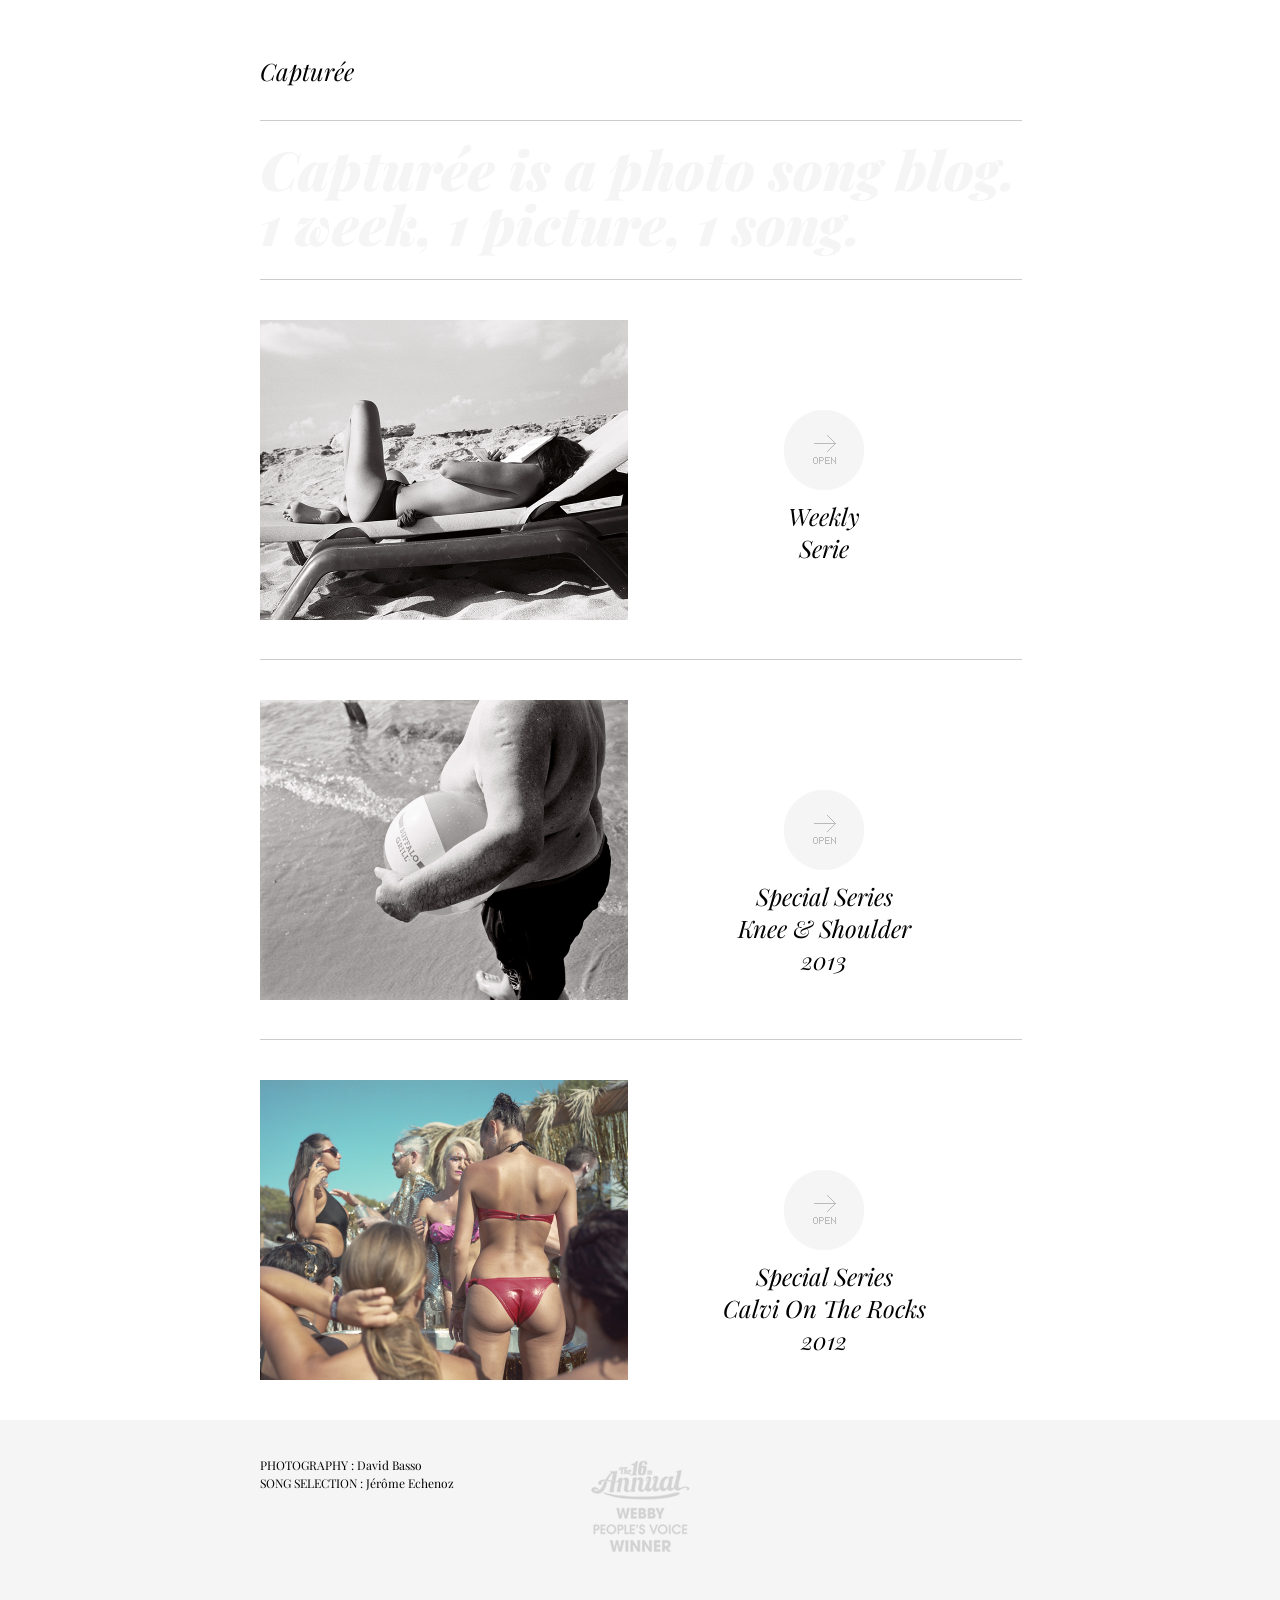
==== index.html @ c83ff1f4 "Initial commit — Capturée static photo-song blog Co-Authored-By: Claude Sonnet 4.6 <noreply@anthropi" ====
<!DOCTYPE html PUBLIC "-//W3C//DTD XHTML 1.0 Strict//EN" "http://www.w3.org/TR/xhtml1/DTD/xhtml1-strict.dtd">
<html xmlns="http://www.w3.org/1999/xhtml" lang="fr" xml:lang="de">
<head>
	<meta http-equiv="content-type" content="text/html; charset=utf-8" />
	<meta http-equiv="Content-Script-Type" content="text/javascript" />
	<meta http-equiv="Content-Style-Type" content="text/css" />

    <meta http-equiv="description" name="description" content="Photo Song Blog - 1 week, 1 picture, 1 song - by David BASSO and Jerome Tacteel Echenoz" />
    <meta name="keywords" lang="fr" content="photo, song, blog, basso, echenoz, tacteel, capturee, song, uzik, paris, france" />
    <meta name="author" lang="fr" content="David Basso" />
    <meta name="copyright" content="Copyright (c) 2010 David Basso - All rights reserved" />
    <meta name="identifier-url" content="http://www.capturee.fr" />
    <meta name="expires" content="never" />
    <meta name="revisit-after" content="7 days" />
    
   
	<script type="text/javascript" src="js/jquery-1.4.2.min.js"></script>
    <script type="text/javascript" src="js/jquery.jcarousel.min.js"></script>
    <link rel="stylesheet" type="text/css" href="css/skin.css" />
    
	<script type="text/javascript">
    function mycarousel_initCallback(carousel)
    {
        // Disable autoscrolling if the user clicks the prev or next button.
        carousel.buttonNext.bind('click', function() {
            carousel.startAuto(0);
        });
    
        carousel.buttonPrev.bind('click', function() {
            carousel.startAuto(0);
        });
    
        // Pause autoscrolling if the user moves with the cursor over the clip.
        carousel.clip.hover(function() {
            carousel.stopAuto();
        }, function() {
            carousel.startAuto();
        });
    };
	
	jQuery.easing['easeInOutExpo'] = function (x, t, b, c, d) {
		if (t==0) return b;
		if (t==d) return b+c;
		if ((t/=d/2) < 1) return c/2 * Math.pow(2, 10 * (t - 1)) + b;
		return c/2 * (-Math.pow(2, -10 * --t) + 2) + b;
	};
    
    jQuery(document).ready(function() {
        jQuery('#mycarousel').jcarousel({
            auto: 1.5,
			wrap: "circular",
			animation: 600,
			vertical: true,
			size: 4,
			scroll: 1,
			easing: 'easeInOutExpo',
            initCallback: mycarousel_initCallback
        });
    });
	
	jQuery(document).ready(function() {
        jQuery('#mycarousel2').jcarousel({
            auto: 1.5,
			wrap: "circular",
			animation: 600,
			vertical: true,
			size: 4,
			scroll: 1,
			easing: 'easeInOutExpo',
            initCallback: mycarousel_initCallback
        });
    });	
	
	jQuery(document).ready(function() {
        jQuery('#mycarousel3').jcarousel({
            auto: 1.5,
			wrap: "circular",
			animation: 600,
			vertical: true,
			size: 3,
			scroll: 1,
			easing: 'easeInOutExpo',
            initCallback: mycarousel_initCallback
        });
    });	
    </script>    

	<title>Capturée (by David Basso &amp; Jérôme Echenoz) / 1 week, 1 picture, 1 song</title>
<link href="css/cssINDEX.css" rel="stylesheet" type="text/css" />
<link href='http://fonts.googleapis.com/css?family=Playfair+Display:400,700,400italic,700italic' rel='stylesheet' type='text/css'>

<script type="text/javascript">
function MM_swapImgRestore() { //v3.0
  var i,x,a=document.MM_sr; for(i=0;a&&i<a.length&&(x=a[i])&&x.oSrc;i++) x.src=x.oSrc;
}
function MM_preloadImages() { //v3.0
  var d=document; if(d.images){ if(!d.MM_p) d.MM_p=new Array();
    var i,j=d.MM_p.length,a=MM_preloadImages.arguments; for(i=0; i<a.length; i++)
    if (a[i].indexOf("#")!=0){ d.MM_p[j]=new Image; d.MM_p[j++].src=a[i];}}
}

function MM_findObj(n, d) { //v4.01
  var p,i,x;  if(!d) d=document; if((p=n.indexOf("?"))>0&&parent.frames.length) {
    d=parent.frames[n.substring(p+1)].document; n=n.substring(0,p);}
  if(!(x=d[n])&&d.all) x=d.all[n]; for (i=0;!x&&i<d.forms.length;i++) x=d.forms[i][n];
  for(i=0;!x&&d.layers&&i<d.layers.length;i++) x=MM_findObj(n,d.layers[i].document);
  if(!x && d.getElementById) x=d.getElementById(n); return x;
}

function MM_swapImage() { //v3.0
  var i,j=0,x,a=MM_swapImage.arguments; document.MM_sr=new Array; for(i=0;i<(a.length-2);i+=3)
   if ((x=MM_findObj(a[i]))!=null){document.MM_sr[j++]=x; if(!x.oSrc) x.oSrc=x.src; x.src=a[i+2];}
}

//GOOGLE

  var _gaq = _gaq || [];
  _gaq.push(['_setAccount', 'UA-20911489-1']);
  _gaq.push(['_trackPageview']);

  (function() {
    var ga = document.createElement('script'); ga.type = 'text/javascript'; ga.async = true;
    ga.src = ('https:' == document.location.protocol ? 'https://ssl' : 'http://www') + '.google-analytics.com/ga.js';
    var s = document.getElementsByTagName('script')[0]; s.parentNode.insertBefore(ga, s);
  })();

</script>
</head>

<body onload="MM_preloadImages('assets/OPEN2.jpg')">
<div id="header">
  <div id="logo">Capturée</div>
<div id="lineSeparation1">
    	<hr color="#cccccc" width="760" size="1" style=" position:relative; top:31px;" />
    </div>
</div>
<div id="middleText">
	<div id="text1"><br /><br /><br /><br />Capturée is a photo song blog.<br /><br /><br /><br /><br />1 week, 1 picture, 1 song.
	</div>
    <div id="lineSeparation2">
    	<hr color="#cccccc" width="760" size="1" style=" position:relative; top:31px;" />
    </div>
</div>
<div id="middlePush">
	<div id="photoCadre"><a href="weekly.html" onmouseout="MM_swapImgRestore()" onmouseover="MM_swapImage('pushOPEN','','assets/OPEN2.jpg',1)">
      <ul id="mycarousel" class="jcarousel-skin-tango">
    <li><img src="img/INDEX1-014.jpg" width="368" height="300" alt="" /></li>
    <li><img src="img/INDEX1-013.jpg" width="368" height="300" alt="" /></li>
    <li><img src="img/INDEX1-012.jpg" width="368" height="300" alt="" /></li>
    <li><img src="img/INDEX1-011.jpg" width="368" height="300" alt="" /></li>
      </ul>
    </a></div>
    <div id="pushCadre">
        <div id="pushBTN">
          <a href="weekly.html" onmouseout="MM_swapImgRestore()" onmouseover="MM_swapImage('pushOPEN','','assets/OPEN2.jpg',1)"><img src="assets/OPEN1.jpg" width="100" height="100" border="0" id="pushOPEN" /></a>
        </div>
        <div id="pushTXT">Weekly<br />Serie</div>
    </div>	
    <div id="lineSeparation2">
    	<hr color="#cccccc" width="760" size="1" style=" position:relative; top:31px;" />
    </div>
</div>

<div id="middlePush">
	<div id="photoCadre"><a href="kneeandshoulder/index.html" onmouseout="MM_swapImgRestore()" onmouseover="MM_swapImage('pushOPEN3','','assets/OPEN2.jpg',1)">
      <ul id="mycarousel3" class="jcarousel-skin-tango">
    <li><img src="img/INDEX3.jpg" width="368" height="300" alt="" /></li>
    <li><img src="img/INDEX32.jpg" width="368" height="300" alt="" /></li>
    <li><img src="img/INDEX33.jpg" width="368" height="300" alt="" /></li>
      </ul>
    </a></div>
    <div id="pushCadre">
        <div id="pushBTN">
          <a href="kneeandshoulder/index.html" onmouseout="MM_swapImgRestore()" onmouseover="MM_swapImage('pushOPEN3','','assets/OPEN2.jpg',1)"><img src="assets/OPEN1.jpg" width="100" height="100" border="0" id="pushOPEN3" /></a>
        </div>
        <div id="pushTXT">Special Series<br />Knee & Shoulder<br />2013</div>
    </div>	
    <div id="lineSeparation2">
    	<hr color="#cccccc" width="760" size="1" style=" position:relative; top:31px;" />
    </div>
</div>

<div id="middlePush2">
	<div id="photoCadre"><a href="Calvi2012/index.html" onmouseout="MM_swapImgRestore()" onmouseover="MM_swapImage('pushOPEN2','','assets/OPEN2.jpg',1)">
    <ul id="mycarousel2" class="jcarousel-skin-tango">
    <li><img src="img/INDEX2.jpg" width="368" height="300" alt="" /></li>
    <li><img src="img/INDEX22.jpg" width="368" height="300" alt="" /></li>
    <li><img src="img/INDEX23.jpg" width="368" height="300" alt="" /></li>
    <li><img src="img/INDEX24.jpg" width="368" height="300" alt="" /></li>
      </ul>
    </a></div>
    <div id="pushCadre">
        <div id="pushBTN">
          <a href="Calvi2012/" onmouseout="MM_swapImgRestore()" onmouseover="MM_swapImage('pushOPEN2','','assets/OPEN2.jpg',1)"><img src="assets/OPEN1.jpg" width="100" height="100" border="0" id="pushOPEN2" /></a>
        </div>
        <div id="pushTXT">Special Series<br />Calvi On The Rocks<br />2012</div>
    </div>
</div>
<div id="footer">
    <div id="footer2">
   		<div id="Credits"><br /><br />PHOTOGRAPHY : David Basso<br />SONG SELECTION : Jérôme Echenoz<br />
	</div>
        <div id="Webby"><img src="assets/WebbyFooter.jpg" alt="" width="200" height="160" /></div>
        <div id="RS">
            <div id="RSfb">
                <iframe src="http://www.facebook.com/plugins/like.php?href=http%3A%2F%2Ffacebook.com%2Fpages%2FCapturee%2F187083431316201&amp;layout=button_count&amp;show_faces=false&amp;width=100&amp;action=like&amp;colorscheme=light&amp;height=21" scrolling="no" frameborder="0" height="20px"></iframe>    
                <iframe allowtransparency="true" src="http://platform.twitter.com/widgets/follow_button.html?screen_name=capturee&show_count=false&show_screen_name=false" scrolling="no" frameborder="0" height="20px"></iframe> 
            </div>
        </div>
    </div>
    
</div>


</body>
</html>
---- css/skin.css ----
*{padding:0;margin:0;}
.jcarousel-skin-tango .jcarousel-container {
    background: #FFF;
    border: 0px solid #FFF;
}

.jcarousel-skin-tango .jcarousel-direction-rtl {
	direction: rtl;
}

.jcarousel-skin-tango .jcarousel-container-horizontal {
    width: 368px;
}

.jcarousel-skin-tango .jcarousel-container-vertical {
    width: 368px;
    height: 300px;
}

.jcarousel-skin-tango .jcarousel-clip {
    overflow: hidden;
}

.jcarousel-skin-tango .jcarousel-clip-horizontal {
    width:  368px;
    height: 300px;
}

.jcarousel-skin-tango .jcarousel-clip-vertical {
    width:  368px;
    height: 300px;
}

.jcarousel-skin-tango .jcarousel-item {
    width: 368px;
    height: 300px;
}

.jcarousel-skin-tango .jcarousel-item-horizontal {
	margin-left: 0;
    margin-right: 0px;
}

.jcarousel-skin-tango .jcarousel-direction-rtl .jcarousel-item-horizontal {
	margin-left: 0px;
    margin-right: 0;
}

.jcarousel-skin-tango .jcarousel-item-vertical {
    margin-bottom: 0px;
}

.jcarousel-skin-tango .jcarousel-item-placeholder {
    background: #fff;
    color: #000;
}

/**
 *  Horizontal Buttons

.jcarousel-skin-tango .jcarousel-next-horizontal {
    position: absolute;
    top: 43px;
    right: 5px;
    width: 32px;
    height: 32px;
    cursor: pointer;
    background: transparent url(next-horizontal.png) no-repeat 0 0;
}

.jcarousel-skin-tango .jcarousel-direction-rtl .jcarousel-next-horizontal {
    left: 5px;
    right: auto;
    background-image: url(prev-horizontal.png);
}

.jcarousel-skin-tango .jcarousel-next-horizontal:hover,
.jcarousel-skin-tango .jcarousel-next-horizontal:focus {
    background-position: -32px 0;
}

.jcarousel-skin-tango .jcarousel-next-horizontal:active {
    background-position: -64px 0;
}

.jcarousel-skin-tango .jcarousel-next-disabled-horizontal,
.jcarousel-skin-tango .jcarousel-next-disabled-horizontal:hover,
.jcarousel-skin-tango .jcarousel-next-disabled-horizontal:focus,
.jcarousel-skin-tango .jcarousel-next-disabled-horizontal:active {
    cursor: default;
    background-position: -96px 0;
}

.jcarousel-skin-tango .jcarousel-prev-horizontal {
    position: absolute;
    top: 43px;
    left: 5px;
    width: 32px;
    height: 32px;
    cursor: pointer;
    background: transparent url(prev-horizontal.png) no-repeat 0 0;
}

.jcarousel-skin-tango .jcarousel-direction-rtl .jcarousel-prev-horizontal {
    left: auto;
    right: 5px;
    background-image: url(next-horizontal.png);
}

.jcarousel-skin-tango .jcarousel-prev-horizontal:hover, 
.jcarousel-skin-tango .jcarousel-prev-horizontal:focus {
    background-position: -32px 0;
}

.jcarousel-skin-tango .jcarousel-prev-horizontal:active {
    background-position: -64px 0;
}

.jcarousel-skin-tango .jcarousel-prev-disabled-horizontal,
.jcarousel-skin-tango .jcarousel-prev-disabled-horizontal:hover,
.jcarousel-skin-tango .jcarousel-prev-disabled-horizontal:focus,
.jcarousel-skin-tango .jcarousel-prev-disabled-horizontal:active {
    cursor: default;
    background-position: -96px 0;
}
 */
/**
 *  Vertical Buttons

.jcarousel-skin-tango .jcarousel-next-vertical {
    position: absolute;
    bottom: 5px;
    left: 43px;
    width: 32px;
    height: 32px;
    cursor: pointer;
    background: transparent url(next-vertical.png) no-repeat 0 0;
}

.jcarousel-skin-tango .jcarousel-next-vertical:hover,
.jcarousel-skin-tango .jcarousel-next-vertical:focus {
    background-position: 0 -32px;
}

.jcarousel-skin-tango .jcarousel-next-vertical:active {
    background-position: 0 -64px;
}

.jcarousel-skin-tango .jcarousel-next-disabled-vertical,
.jcarousel-skin-tango .jcarousel-next-disabled-vertical:hover,
.jcarousel-skin-tango .jcarousel-next-disabled-vertical:focus,
.jcarousel-skin-tango .jcarousel-next-disabled-vertical:active {
    cursor: default;
    background-position: 0 -96px;
}

.jcarousel-skin-tango .jcarousel-prev-vertical {
    position: absolute;
    top: 5px;
    left: 43px;
    width: 32px;
    height: 32px;
    cursor: pointer;
    background: transparent url(prev-vertical.png) no-repeat 0 0;
}

.jcarousel-skin-tango .jcarousel-prev-vertical:hover,
.jcarousel-skin-tango .jcarousel-prev-vertical:focus {
    background-position: 0 -32px;
}

.jcarousel-skin-tango .jcarousel-prev-vertical:active {
    background-position: 0 -64px;
}

.jcarousel-skin-tango .jcarousel-prev-disabled-vertical,
.jcarousel-skin-tango .jcarousel-prev-disabled-vertical:hover,
.jcarousel-skin-tango .jcarousel-prev-disabled-vertical:focus,
.jcarousel-skin-tango .jcarousel-prev-disabled-vertical:active {
    cursor: default;
    background-position: 0 -96px;
}
 */
---- css/cssINDEX.css ----
*{padding:0;margin:0;}

body {
	border:none;
	background: #FFFFFF;
	margin-top: 40px;
	margin-left: 0px;
	margin-right: 0px;
	margin-bottom: 0px;
	overflow-x:hidden;
	}

a:active, a:focus {
outline: 0
}

h1 {
	margin: 0;
	padding: 0;
	text-indent:-9999px;
	width: 255px;
	height: 0px;
	border: none;
	/* background: url('superbgimage.png') no-repeat; */
}
h1 a {
	display: block;
	overflow: hidden;
	width: 255px;
	height: 100px;
	border: none;
}
a {
	color: #FFFFFF;
	text-decoration: none;
	border: none;
	margin-left:0px;	
}
a:hover {
	border: none;
}
#logo {
	float:left;
	font-family: 'Playfair Display', Georgia, serif;
	font-size: 24px;
	font-weight: normal;
	font-variant: normal;
	font-style: italic;
	color: #000;
	width: 200px;
	position:relative; top:15px; left:0px;
}
#text1 {
	float:left;
	font-family: 'Playfair Display', Georgia, serif;
	font-size: 54px;
	font-weight: 900;
	font-style: italic;
	font-variant: normal;
	color: #F5F5F5;
	line-height: 11px;
	height: 120px;
}
#text2 {
	float:left;
	font-family: 'Playfair Display', Georgia, serif;
	font-size: 18px;
	font-weight: 100;
	font-variant: normal;
	color: #999;
	line-height: 10px;
}
#subscribe {
	float:left;
	position:relative; top:16px; left:383px;
}
#header {
	color: #000;
	width: 760px;
	height: 80px;
	margin: 0 auto;
}
#middleText {
	color: #000;
	width: 760px;
	height: 200px;
	margin: 0 auto;
}
#middlePush {
	color: #000;
	width: 760px;
	height: 380px;
	margin: 0 auto;
}
#middlePush2 {
	color: #000;
	width: 760px;
	height: 340px;
	margin: 0 auto;
}
#footer {
	background-color:#F5F5F5;
	color: #000;
	width: 100%;
	height: 200px;
	margin: 0 auto;
	text-align:center;
}
#footer2 {
	color: #000;
	width: 760px;
	height: 200px;
	margin: 0 auto;
}
#Credits {
	float:left;
	color: #000;
	width: 280px;
	height: 160px;
	margin: 0 auto;
	text-align:left;
	font-family: 'Playfair Display', Georgia, serif;
	font-size: 12px;
	font-weight: 100;
	font-variant: normal;
	line-height: 18px;
}
#Webby {
	float:left;
	color: #000;
	width: 200px;
	height: 160px;
	margin: 0 auto;
	text-align:right;
}
#RS {
	float:left;
	color: #000;
	width: 280px;
	height: 160px;
	margin: 0 auto;
	text-align:right;
}
#RSfb {
	float:right;
	color: #000;
	width: 100px;
	height: 20px;
	margin: 0 auto;
	text-align:right;
	position:relative;
	top:40px;
	left:0px;
}

#lineSeparation1 {
	float:left;
	color: #000;
	width: 760px;
	height: 40px;
	margin: 0 auto;
	position:relative; top:17px; left:0px;
}
#lineSeparation2 {
	float:left;
	color: #000;
	width: 760px;
	height: 40px;
	margin: 0 auto;
	position:relative; top:8px; left:0px;
}
#photoCadre {
	float:left;
	color: #000;
	width: 368px;
	height: 300px;
	margin: 0 auto;
}
#pushCadre {
	float:left;
	color: #000;
	width: 392px;
	height: 300px;
	margin: 0 auto;
}
#pushBTN {
	float:left;
	color: #000;
	width: 392px;
	height: 100px;
	margin: 0 auto;
	text-align:center;
	position:relative; top:80px;
}
#pushTXT {
	float:left;
	color: #000;
	width: 392px;
	height: 100px;
	position:relative; top:80px;
	margin: 0 auto;
	text-align:center;
	font-family: 'Playfair Display', Georgia, serif;
	font-size: 24px;
	font-style: italic;
	font-weight: normal;
	font-variant: normal;
}

input.rounded {
	border: 1px solid #ccc;
	/* Safari 5, Chrome support border-radius without vendor prefix.
   * FF 3.0/3.5/3.6, Mobile Safari 4.0.4 require vendor prefix.
   * No support in Safari 3/4, IE 6/7/8, Opera 10.0.
   */
  -moz-border-radius: 5px;
	-webkit-border-radius: 5px;
	border-radius: 5px;
	/* Chrome, FF 4.0 support box-shadow without vendor prefix.
   * Safari 3/4/5 and FF 3.5/3.6 require vendor prefix.
   * No support in FF 3.0, IE 6/7/8, Opera 10.0, iPhone 3.
   * change the offsets, blur and color to suit your design.
   */
  /*-moz-box-shadow: 2px 2px 3px #666;
  -webkit-box-shadow: 2px 2px 3px #666;
  box-shadow: 2px 2px 3px #666;
  */
  /* using a bigger font for demo purposes so the box isn't too small */
  font-size: 12px;
   
	/* with a big radius/font there needs to be padding left and right
   * otherwise the text is too close to the radius.
   * on a smaller radius/font it may not be necessary
   */
  padding: 3px 15px;
	/* only needed for webkit browsers which show a rectangular outline;
   * others do not do outline when radius used.
   * android browser still displays a big outline
   */
  outline: 0;
	/* this is needed for iOS devices otherwise a shadow/line appears at the
   * top of the input. depending on the ratio of radius to height it will
   * go all the way across the full width of the input and look really messy.
   * ensure the radius is no more than half the full height of the input, 
   * and the following is set, and everything will render well in iOS.
   */
  -webkit-appearance: none;
	 
}

input.rounded:focus {
	/* supported IE8+ and all other browsers tested.
   * optional, but gives the input focues when selected.
   * change to a color that suits your design.
   */
  border-color: #D8E3FE;
}
::-webkit-input-placeholder {
   color: #CCCCCC;
}
:-moz-placeholder { /* Firefox 18- */
   color: #CCCCCC;  
}
::-moz-placeholder {  /* Firefox 19+ */
   color: #CCCCCC;  
}
:-ms-input-placeholder {  
   color: #CCCCCC;  
}
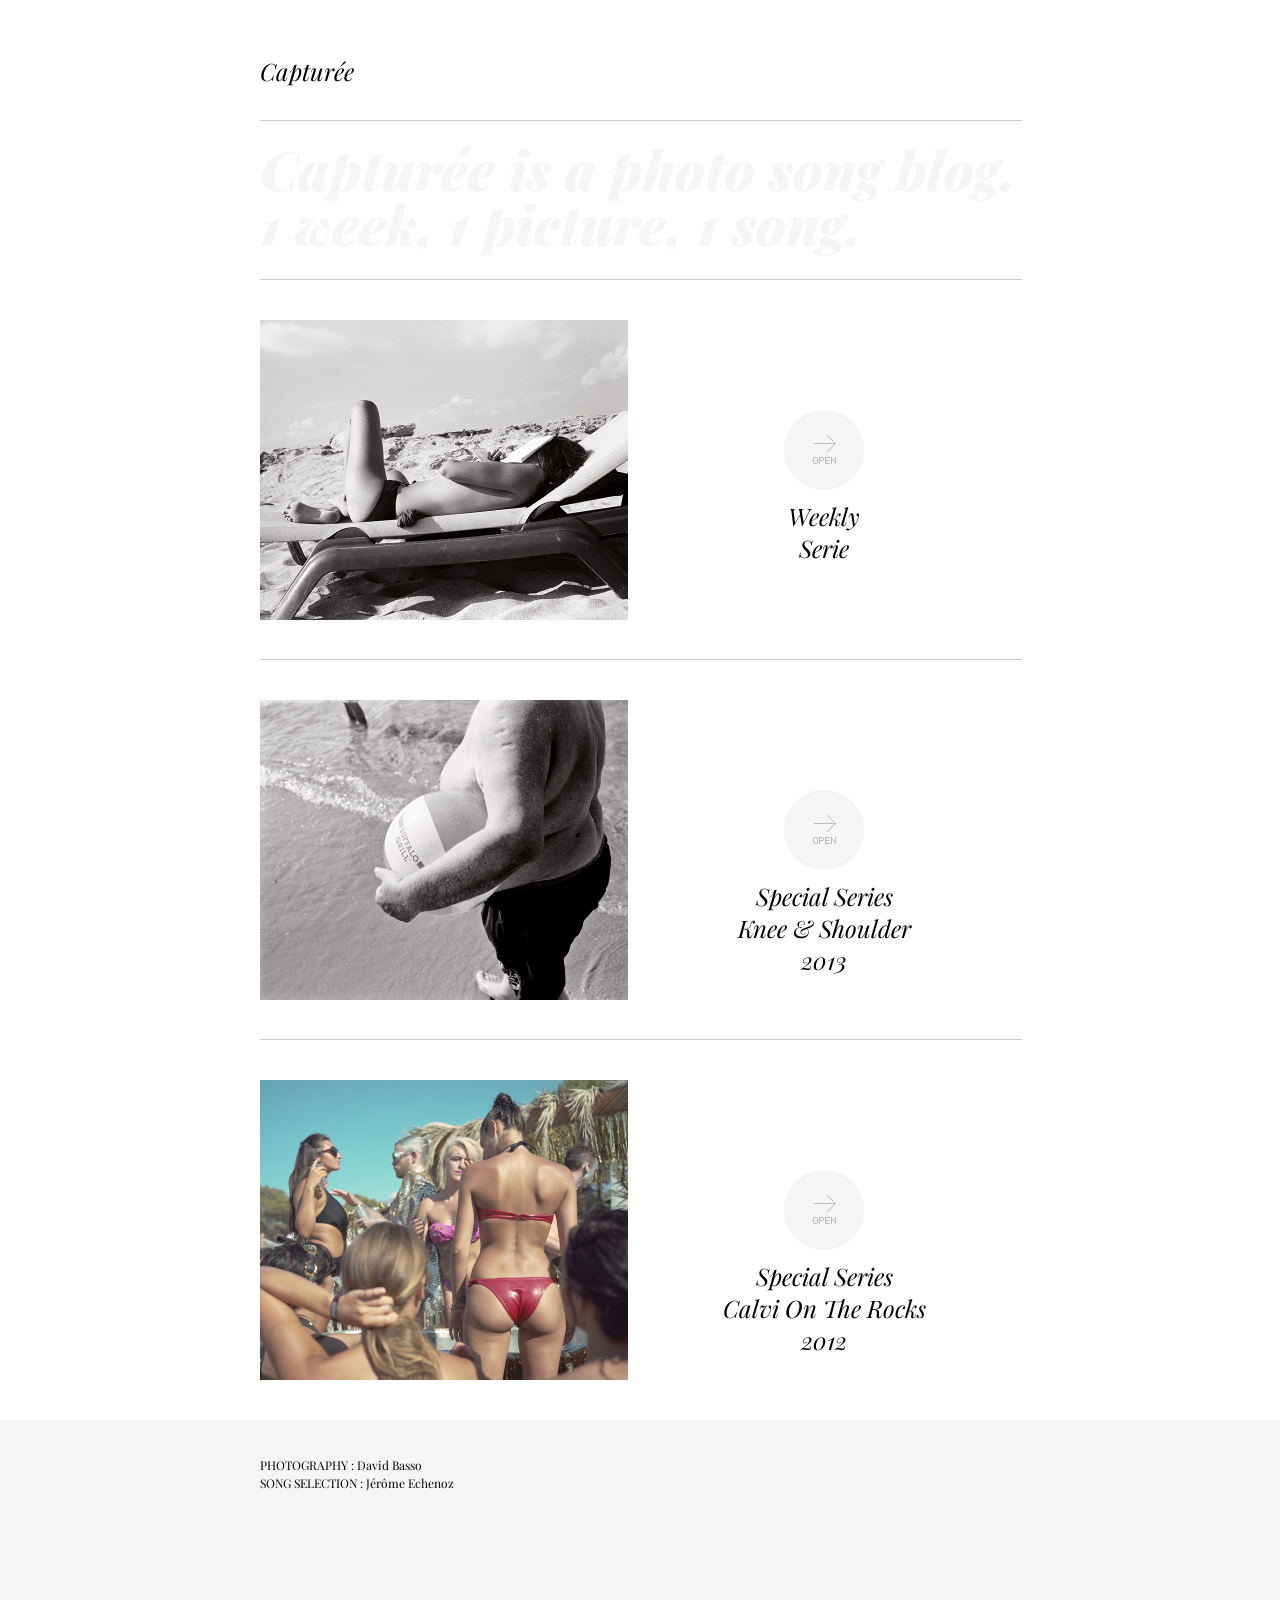
==== commit 60f84283: "Modernisation UI : audio HTML5, nettoyage liens obsolètes et crédit repositionné - Remplace le lecte" ====
--- a/index.html
+++ b/index.html
@@ -200,11 +200,9 @@
     <div id="footer2">
    		<div id="Credits"><br /><br />PHOTOGRAPHY : David Basso<br />SONG SELECTION : Jérôme Echenoz<br />
 	</div>
-        <div id="Webby"><img src="assets/WebbyFooter.jpg" alt="" width="200" height="160" /></div>
         <div id="RS">
             <div id="RSfb">
                 <iframe src="http://www.facebook.com/plugins/like.php?href=http%3A%2F%2Ffacebook.com%2Fpages%2FCapturee%2F187083431316201&amp;layout=button_count&amp;show_faces=false&amp;width=100&amp;action=like&amp;colorscheme=light&amp;height=21" scrolling="no" frameborder="0" height="20px"></iframe>    
-                <iframe allowtransparency="true" src="http://platform.twitter.com/widgets/follow_button.html?screen_name=capturee&show_count=false&show_screen_name=false" scrolling="no" frameborder="0" height="20px"></iframe> 
             </div>
         </div>
     </div>
